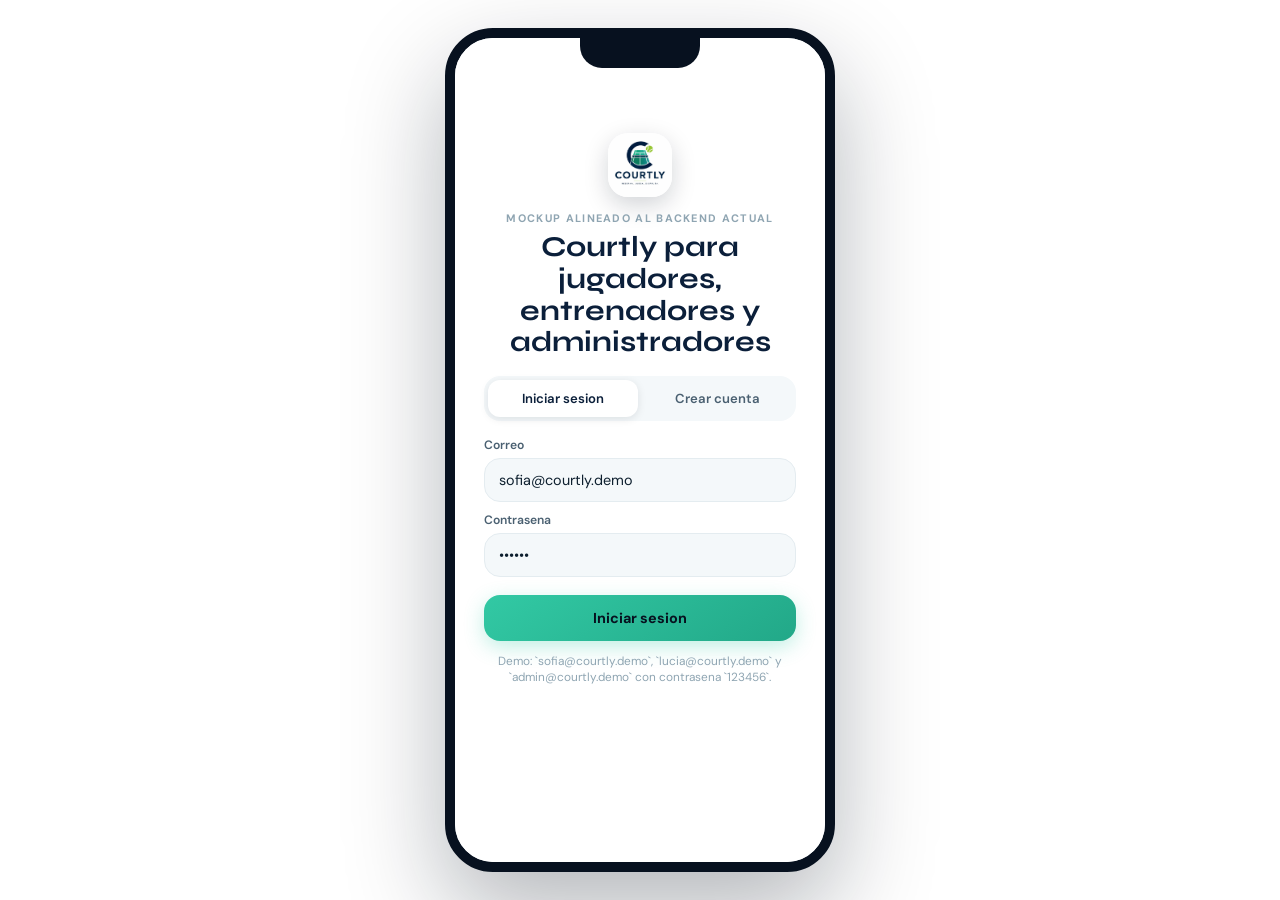
==== index.html @ ba103b04 "Primer commit" ====
<!DOCTYPE html>
<html lang="es">
<head>
    <meta charset="UTF-8">
    <meta name="viewport" content="width=device-width, initial-scale=1.0">
    <title>Courtly Mockup</title>
    <link rel="preconnect" href="https://fonts.googleapis.com">
    <link rel="preconnect" href="https://fonts.gstatic.com" crossorigin>
    <link href="https://fonts.googleapis.com/css2?family=Space+Grotesk:wght@400;500;700&family=Manrope:wght@400;500;600;700&display=swap" rel="stylesheet">
    <link rel="stylesheet" href="css/styles.css">
</head>
<body>
    <div class="app-shell">
        <aside class="mobile-bottom-nav hidden" id="sidebar">
            <nav class="menu" id="menu"></nav>
        </aside>

        <main class="main-content">
            <section class="screen active auth-screen" id="screen-welcome">
                <div class="auth-layout">
                    <img src="assets/logo-courtly.jpeg" alt="Courtly logo" class="hero-logo">
                    <p class="eyebrow">Mockup alineado al backend actual</p>
                    <h2>Courtly para jugadores, entrenadores y administradores</h2>

                    <div class="auth-tabs">
                        <button class="auth-tab active" id="showLogin">Iniciar sesion</button>
                        <button class="auth-tab" id="showRegister">Crear cuenta</button>
                    </div>

                    <div class="auth-panel active" id="loginPanel">
                        <div class="form-stack">
                            <label class="field">
                                <span>Correo</span>
                                <input type="email" id="loginEmail" value="sofia@courtly.demo">
                            </label>
                            <label class="field">
                                <span>Contrasena</span>
                                <input type="password" id="loginPassword" value="123456">
                            </label>
                        </div>
                        <div class="hero-actions">
                            <button class="primary-button" id="loginButton">Iniciar sesion</button>
                        </div>
                        <div class="inline-feedback hidden" id="loginFeedback"></div>
                        <p class="helper-copy">Demo: `sofia@courtly.demo`, `lucia@courtly.demo` y `admin@courtly.demo` con contrasena `123456`.</p>
                    </div>

                    <div class="auth-panel" id="registerPanel">
                        <div class="form-stack">
                            <label class="field">
                                <span>Nombre completo</span>
                                <input type="text" id="registerName" value="Lucia Torres">
                            </label>
                            <label class="field">
                                <span>Correo</span>
                                <input type="email" id="registerEmail" value="lucia.nueva@courtly.demo">
                            </label>
                            <label class="field">
                                <span>Contrasena</span>
                                <input type="password" id="registerPassword" value="123456">
                            </label>
                            <label class="field">
                                <span>Tipo de cuenta</span>
                                <select id="registerRole">
                                    <option value="athlete">Jugador</option>
                                    <option value="coach">Entrenador</option>
                                    <option value="admin">Administrador</option>
                                </select>
                            </label>
                            <div class="form-stack hidden" id="coachRegisterFields">
                                <label class="field">
                                    <span>Especialidad</span>
                                    <input type="text" id="registerSpecialty" value="Padel competitivo">
                                </label>
                                <label class="field">
                                    <span>Experiencia</span>
                                    <input type="text" id="registerExperience" value="8 anos">
                                </label>
                            </div>
                        </div>
                        <button class="primary-button full-width" id="createAccount">Crear cuenta</button>
                        <div class="inline-feedback hidden" id="registerFeedback"></div>
                        <p class="helper-copy">El mockup cubre cuentas de jugador, entrenador y administracion del sistema segun los roles reales del backend.</p>
                    </div>
                </div>
            </section>

            <section class="screen app-screen" id="screen-athlete-dashboard">
                <div class="athlete-hero">
                    <div class="screen-heading athlete-hero-heading">
                    <div>
                        <p class="eyebrow">Jugador</p>
                        <h2 id="athleteGreeting">Hola, Sofia</h2>
                        <p class="section-subtitle">Tus operaciones y pagos pendientes</p>
                    </div>
                    <div class="header-actions">
                        <button class="icon-button top-icon-button" id="toggleNotifications" aria-label="Abrir notificaciones">
                            <span class="menu-icon" id="notificationsBell">🔔</span>
                            <span id="notificationBadge" class="notification-badge">0</span>
                        </button>
                    </div>
                    </div>
                </div>
                <div class="overview-grid athlete-hero-grid" id="athleteOverview"></div>
                <div class="content-grid">
                    <div class="panel">
                        <div class="panel-header">
                            <h3>Mis operaciones</h3>
                            <button class="text-button" data-nav-target="screen-courts">Nueva reserva</button>
                        </div>
                        <div id="nextBookings"></div>
                    </div>
                </div>
                <div class="panel">
                    <div class="panel-header">
                        <h3>Siguiente paso</h3>
                        <button class="text-button" data-nav-target="screen-booking">Gestionar</button>
                    </div>
                    <div id="nextReservationHighlight"></div>
                </div>
                <div class="panel">
                    <div class="panel-header">
                        <h3>Canchas recomendadas</h3>
                        <button class="text-button" data-nav-target="screen-courts">Explorar</button>
                    </div>
                    <div class="mini-card-grid" id="athleteRecommendations"></div>
                </div>
                <div class="panel">
                    <div class="panel-header">
                        <h3>Historial de pagos</h3>
                        <button class="text-button" data-nav-target="screen-payments-history">Ver todo</button>
                    </div>
                    <div id="athletePaymentsPreview"></div>
                </div>
            </section>

            <section class="screen app-screen" id="screen-courts">
                <div class="screen-heading">
                    <div>
                        <p class="eyebrow">Busqueda de canchas</p>
                        <h2>Encuentra tu cancha</h2>
                        <p class="section-subtitle">Explora canchas con imagen, precio por hora y horarios disponibles</p>
                    </div>
                </div>
                <div class="panel courts-filter-panel">
                    <div class="form-stack courts-filter-stack">
                        <label class="field">
                            <span>Ubicacion</span>
                            <select id="locationFilter"></select>
                        </label>
                        <div class="filter-row">
                            <label class="field">
                                <span>Deporte</span>
                                <select id="sportFilter"></select>
                            </label>
                            <label class="field">
                                <span>Precio maximo</span>
                                <select id="priceFilter"></select>
                            </label>
                        </div>
                        <label class="field">
                            <span>Horario</span>
                            <select id="timeFilter"></select>
                        </label>
                        <button class="primary-button full-width courts-filter-button" id="applyFilters">Aplicar filtros</button>
                        <div class="inline-feedback hidden" id="courtSearchFeedback"></div>
                    </div>
                </div>
                <div class="card-grid courts-premium-grid" id="courtsGrid"></div>
            </section>

            <section class="screen app-screen" id="screen-court-detail">
                <div id="courtDetailContent"></div>
            </section>

            <section class="screen app-screen" id="screen-booking">
                <div class="screen-heading">
                    <div>
                        <button class="back-link" id="backFromBooking">← Regresar</button>
                        <p class="eyebrow">Reserva simple de cancha</p>
                        <h2>Crear booking</h2>
                        <p class="section-subtitle">Primero valida la cancha elegida y luego define fecha y horario antes de confirmar.</p>
                    </div>
                </div>
                <div class="booking-layout">
                    <div class="panel booking-summary">
                        <div class="panel-header">
                            <h3>Paso 1 · Revisa la reserva</h3>
                        </div>
                        <div id="bookingSummary"></div>
                    </div>
                    <div class="panel">
                        <div class="panel-header">
                            <h3>Paso 2 · Selecciona fecha</h3>
                        </div>
                        <div class="chips" id="dateOptions"></div>
                    </div>
                    <div class="panel">
                        <div class="panel-header">
                            <h3>Paso 3 · Selecciona horario</h3>
                        </div>
                        <div class="chips" id="timeOptions"></div>
                    </div>
                    <div class="panel">
                        <div class="panel-header">
                            <h3>Paso 4 · Confirma el booking</h3>
                        </div>
                        <button class="primary-button full-width" id="confirmBooking">Crear booking</button>
                        <div class="inline-feedback hidden" id="bookingFeedback"></div>
                    </div>
                    <div class="panel">
                        <div class="panel-header">
                            <h3>Bookings y estados</h3>
                        </div>
                        <div id="bookingsManager"></div>
                    </div>
                </div>
            </section>

            <section class="screen app-screen" id="screen-payment">
                <div class="screen-heading">
                    <div>
                        <p class="eyebrow">Pago de operacion</p>
                        <h2>Pagar booking o training session</h2>
                    </div>
                </div>
                <div class="panel">
                    <div id="paymentSummary"></div>
                    <div class="form-stack">
                        <label class="field">
                            <span>Metodo de pago</span>
                            <select id="paymentMethod">
                                <option value="visa">Visa</option>
                                <option value="mastercard">Mastercard</option>
                                <option value="declined">Simular rechazo</option>
                            </select>
                        </label>
                        <button class="primary-button full-width" id="processPayment">Procesar pago</button>
                        <div class="inline-feedback hidden" id="paymentFeedback"></div>
                    </div>
                </div>
            </section>

            <section class="screen app-screen" id="screen-payments-history">
                <div class="screen-heading">
                    <div>
                        <p class="eyebrow">Payments</p>
                        <h2>Historial de pagos del usuario</h2>
                        <p class="section-subtitle">Pagos completados y pendientes de bookings y training sessions</p>
                    </div>
                </div>
                <div class="panel">
                    <div id="athletePaymentsDetail"></div>
                </div>
            </section>

            <section class="screen app-screen" id="screen-rate-court">
                <div class="screen-heading">
                    <div>
                        <button class="back-link" id="backFromReview">← Regresar</button>
                        <p class="eyebrow">Resenas validas</p>
                        <h2>Valorar servicios completados</h2>
                    </div>
                </div>
                <div class="panel">
                    <div class="form-stack">
                        <label class="field">
                            <span>Operacion completada</span>
                            <select id="reviewBookingSelect"></select>
                        </label>
                        <label class="field">
                            <span>Calificacion</span>
                            <select id="reviewScore">
                                <option value="5">5</option>
                                <option value="4">4</option>
                                <option value="3">3</option>
                                <option value="2">2</option>
                                <option value="1">1</option>
                            </select>
                        </label>
                        <label class="field">
                            <span>Comentario</span>
                            <textarea id="reviewComment" rows="4">Excelente iluminacion y buen mantenimiento.</textarea>
                        </label>
                        <button class="primary-button full-width" id="publishReview">Publicar resena</button>
                        <div class="inline-feedback hidden" id="reviewFeedback"></div>
                    </div>
                </div>
                <div class="panel">
                    <div class="panel-header">
                        <h3>Resenas publicadas desde operaciones reales</h3>
                    </div>
                    <div id="courtReviewsList"></div>
                </div>
            </section>

            <section class="screen app-screen" id="screen-matches">
                <div class="screen-heading">
                    <div>
                        <p class="eyebrow">USM09 y USM10</p>
                        <h2>Partidos y comunidad</h2>
                    </div>
                    <button class="text-button" data-nav-target="screen-create-match">Crear partido</button>
                </div>
                <div class="card-grid" id="matchesGrid"></div>
            </section>

            <section class="screen app-screen" id="screen-create-match">
                <div class="screen-heading">
                    <div>
                        <p class="eyebrow">USM09</p>
                        <h2>Crear partido</h2>
                    </div>
                </div>
                <div class="panel">
                    <div class="form-stack">
                        <label class="field">
                            <span>Titulo</span>
                            <input type="text" id="matchTitle" value="Pichanga sabatina">
                        </label>
                        <label class="field">
                            <span>Cancha</span>
                            <select id="matchCourt"></select>
                        </label>
                        <div class="filter-row">
                            <label class="field">
                                <span>Fecha</span>
                                <select id="matchDate"></select>
                            </label>
                            <label class="field">
                                <span>Hora</span>
                                <select id="matchTime"></select>
                            </label>
                        </div>
                        <label class="field">
                            <span>Invitar contactos</span>
                            <select id="matchInvitees">
                                <option value="2">2 contactos</option>
                                <option value="4">4 contactos</option>
                                <option value="0">Sin invitaciones</option>
                            </select>
                        </label>
                        <button class="primary-button full-width" id="createMatchButton">Crear e invitar</button>
                        <div class="inline-feedback hidden" id="matchFeedback"></div>
                    </div>
                </div>
            </section>

            <section class="screen app-screen" id="screen-coaches">
                <div class="screen-heading">
                    <div>
                        <p class="eyebrow">Busqueda de entrenadores</p>
                        <h2>Coaches y disponibilidades</h2>
                        <p class="section-subtitle">Explora perfiles, revisa disponibilidad y luego crea la training session.</p>
                    </div>
                </div>
                <div class="card-grid" id="coachesGrid"></div>
            </section>

            <section class="screen app-screen" id="screen-coach-detail">
                <div class="screen-heading">
                    <div>
                        <button class="back-link" id="backFromCoachDetail">← Regresar</button>
                        <p class="eyebrow">Perfil del coach</p>
                        <h2>Detalle profesional</h2>
                    </div>
                </div>
                <div id="coachDetailContent"></div>
            </section>

            <section class="screen app-screen" id="screen-session-request">
                <div class="screen-heading">
                    <div>
                        <button class="back-link" id="backFromSessionRequest">← Regresar</button>
                        <p class="eyebrow">Training session</p>
                        <h2>Solicitar sesion con entrenador</h2>
                        <p class="section-subtitle">La solicitud debe incluir coach, disponibilidad y cancha</p>
                    </div>
                </div>
                <div class="panel">
                    <div id="sessionRequestSummary"></div>
                    <div class="form-stack">
                        <label class="field">
                            <span>Cancha para la sesion</span>
                            <select id="sessionCourtSelect"></select>
                        </label>
                        <label class="field">
                            <span>Disponibilidad del coach</span>
                            <select id="sessionAvailabilitySelect"></select>
                        </label>
                        <label class="field">
                            <span>Objetivo de la sesion</span>
                            <textarea id="sessionGoal" rows="4">Trabajo tecnico con correccion de saque y desplazamiento.</textarea>
                        </label>
                        <button class="primary-button full-width" id="createTrainingSession">Crear solicitud</button>
                        <div class="inline-feedback hidden" id="sessionRequestFeedback"></div>
                    </div>
                </div>
            </section>

            <section class="screen app-screen" id="screen-notifications">
                <div class="screen-heading">
                    <div>
                        <p class="eyebrow">Eventos del sistema</p>
                        <h2>Historial de notificaciones</h2>
                    </div>
                </div>
                <div class="panel">
                    <div id="notificationsHistory"></div>
                </div>
            </section>

            <section class="screen app-screen" id="screen-notification-detail">
                <div class="screen-heading">
                    <div>
                        <button class="back-link" id="backFromNotificationDetail">← Regresar</button>
                        <p class="eyebrow">USM18</p>
                        <h2>Detalle de notificacion</h2>
                    </div>
                </div>
                <div class="panel" id="notificationDetailContent"></div>
            </section>

            <section class="screen app-screen" id="screen-coach-dashboard">
                <div class="coach-hero">
                    <div class="screen-heading coach-hero-heading">
                        <div>
                            <p class="eyebrow">Entrenador</p>
                            <h2>Gestion de agenda y sesiones</h2>
                            <p class="section-subtitle">Controla disponibilidad, solicitudes, pagos, reseñas y metricas desde un solo tablero.</p>
                        </div>
                        <div class="header-actions">
                            <span class="status-pill accent">USM11-USM17</span>
                        </div>
                    </div>
                    <div id="coachCommandCenter"></div>
                </div>
                <div class="overview-grid coach-hero-grid" id="coachOverview"></div>
                <div class="panel coach-priority-panel" id="coachPriorityPanel"></div>
                <div class="content-grid coach-dashboard-grid">
                    <div class="panel coach-feed-panel">
                        <div class="panel-header">
                            <h3>Proximas sesiones y agenda</h3>
                            <button class="text-button" data-nav-target="screen-requests">Ver flujo completo</button>
                        </div>
                        <div id="coachTodayBoard"></div>
                    </div>
                </div>
                <div class="content-grid">
                    <div class="panel">
                        <div class="panel-header">
                            <h3>Disponibilidad publicada</h3>
                            <button class="text-button" data-nav-target="screen-availability">Editar</button>
                        </div>
                        <div id="availabilitySummary"></div>
                    </div>
                    <div class="panel">
                        <div class="panel-header">
                            <h3>Training sessions</h3>
                            <button class="text-button" data-nav-target="screen-requests">Gestionar</button>
                        </div>
                        <div id="requestsList"></div>
                    </div>
                </div>
                <div class="content-grid">
                    <div class="panel">
                        <div class="panel-header">
                            <h3>Pagos recibidos</h3>
                            <button class="text-button" data-nav-target="screen-payments-received">Ver historial</button>
                        </div>
                        <div id="paymentsPreview"></div>
                    </div>
                    <div class="panel">
                        <div class="panel-header">
                            <h3>Resenas recibidas</h3>
                            <button class="text-button" data-nav-target="screen-reviews">Ver todas</button>
                        </div>
                        <div id="reviewsList"></div>
                    </div>
                </div>
            </section>

            <section class="screen app-screen" id="screen-admin-dashboard">
                <div class="screen-heading">
                    <div>
                        <p class="eyebrow">Administrador</p>
                        <h2>Control del sistema</h2>
                        <p class="section-subtitle">Gestion de canchas, usuarios y roles segun el backend actual</p>
                    </div>
                </div>
                <div class="overview-grid" id="adminOverview"></div>
                <div class="content-grid">
                    <div class="panel">
                        <div class="panel-header">
                            <h3>Courts administrables</h3>
                            <button class="text-button" data-nav-target="screen-admin-courts">Gestionar</button>
                        </div>
                        <div id="adminCourtsPreview"></div>
                    </div>
                    <div class="panel">
                        <div class="panel-header">
                            <h3>Usuarios y roles</h3>
                            <button class="text-button" data-nav-target="screen-iam">Abrir IAM</button>
                        </div>
                        <div id="adminIamPreview"></div>
                    </div>
                </div>
            </section>

            <section class="screen app-screen" id="screen-admin-courts">
                <div class="screen-heading">
                    <div>
                        <p class="eyebrow">Courts BC</p>
                        <h2>Administrar canchas</h2>
                        <p class="section-subtitle">Solo el rol ADMIN puede crear, editar o eliminar canchas.</p>
                    </div>
                </div>
                <div class="panel">
                    <div class="form-stack">
                        <label class="field">
                            <span>Cancha a editar</span>
                            <select id="adminCourtSelect"></select>
                        </label>
                        <label class="field">
                            <span>Nombre</span>
                            <input type="text" id="adminCourtName" value="">
                        </label>
                        <label class="field">
                            <span>Ubicacion</span>
                            <input type="text" id="adminCourtLocation" value="">
                        </label>
                        <label class="field">
                            <span>Tipo</span>
                            <input type="text" id="adminCourtSport" value="">
                        </label>
                        <label class="field">
                            <span>Precio por hora</span>
                            <input type="number" id="adminCourtPrice" value="">
                        </label>
                        <label class="field">
                            <span>URL de imagen</span>
                            <input type="text" id="adminCourtImage" value="">
                        </label>
                        <div class="action-row">
                            <button class="primary-button" id="saveAdminCourt">Guardar cancha</button>
                            <button class="secondary-button" id="createAdminCourt">Nueva cancha</button>
                        </div>
                        <button class="text-button danger-text-button" id="deleteAdminCourt">Eliminar cancha</button>
                        <div class="inline-feedback hidden" id="adminCourtFeedback"></div>
                    </div>
                </div>
                <div class="panel">
                    <div class="panel-header">
                        <h3>Catalogo actual</h3>
                    </div>
                    <div id="adminCourtsList"></div>
                </div>
            </section>

            <section class="screen app-screen" id="screen-iam">
                <div class="screen-heading">
                    <div>
                        <p class="eyebrow">IAM BC</p>
                        <h2>Usuarios y roles</h2>
                        <p class="section-subtitle">Vista del bounded context de autenticacion y autorizacion</p>
                    </div>
                </div>
                <div class="content-grid">
                    <div class="panel">
                        <div class="panel-header">
                            <h3>Usuarios</h3>
                        </div>
                        <div id="iamUsersList"></div>
                    </div>
                    <div class="panel">
                        <div class="panel-header">
                            <h3>Roles</h3>
                        </div>
                        <div id="iamRolesList"></div>
                    </div>
                </div>
            </section>

            <section class="screen app-screen" id="screen-availability">
                <div class="screen-heading">
                    <div>
                        <p class="eyebrow">Availability</p>
                        <h2>Publicar disponibilidad real</h2>
                    </div>
                </div>
                <div class="panel">
                    <div class="form-stack">
                        <div class="filter-row">
                            <label class="field">
                                <span>Dia</span>
                                <select id="availabilityDay">
                                    <option>Lunes</option>
                                    <option>Martes</option>
                                    <option>Miercoles</option>
                                    <option>Jueves</option>
                                    <option>Viernes</option>
                                    <option>Sabado</option>
                                </select>
                            </label>
                            <label class="field">
                                <span>Horario</span>
                                <input type="text" id="availabilityTime" value="7:00 PM - 9:00 PM">
                            </label>
                        </div>
                        <button class="primary-button full-width" id="saveAvailability">Guardar disponibilidad</button>
                        <div class="inline-feedback hidden" id="availabilityFeedback"></div>
                    </div>
                </div>
                <div class="panel">
                    <div class="panel-header">
                        <h3>Bloques activos</h3>
                    </div>
                    <div id="availabilityDetail"></div>
                </div>
            </section>

            <section class="screen app-screen" id="screen-requests">
                <div class="screen-heading">
                    <div>
                        <p class="eyebrow">Estados del training session</p>
                        <h2>Aceptar, rechazar o completar</h2>
                    </div>
                </div>
                <div class="panel">
                    <div id="requestsManager"></div>
                </div>
            </section>

            <section class="screen app-screen" id="screen-payments-received">
                <div class="screen-heading">
                    <div>
                        <p class="eyebrow">Pagos por sesiones</p>
                        <h2>Pagos recibidos</h2>
                    </div>
                </div>
                <div class="panel">
                    <div id="paymentsDetail"></div>
                </div>
            </section>

            <section class="screen app-screen" id="screen-analytics">
                <div class="screen-heading">
                    <div>
                        <p class="eyebrow">Analytics derivado</p>
                        <h2>Estadisticas de rendimiento</h2>
                    </div>
                </div>
                <div class="panel">
                    <div class="panel-header">
                        <h3>Resumen mensual</h3>
                    </div>
                    <div id="analyticsDetail"></div>
                </div>
            </section>

            <section class="screen app-screen" id="screen-reviews">
                <div class="screen-heading">
                    <div>
                        <p class="eyebrow">Reviews del coach</p>
                        <h2>Resenas recibidas</h2>
                    </div>
                </div>
                <div class="panel">
                    <div id="reviewsDetail"></div>
                </div>
            </section>

            <section class="screen app-screen" id="screen-profile">
                <div class="screen-heading">
                    <div>
                        <p class="eyebrow">Perfil y datos persistidos</p>
                        <h2>Editar perfil</h2>
                    </div>
                </div>
                <div class="profile-layout">
                    <div class="profile-card" id="profileCard"></div>
                    <div class="panel">
                        <div class="panel-header">
                            <h3>Actualizar datos</h3>
                        </div>
                        <div class="form-stack" id="profileForm"></div>
                        <button class="primary-button full-width" id="saveProfile">Guardar cambios</button>
                        <div class="inline-feedback hidden" id="profileFeedback"></div>
                    </div>
                    <div class="panel">
                        <div class="panel-header">
                            <h3>Actividad reciente</h3>
                        </div>
                        <div id="profileActivity"></div>
                    </div>
                    <div class="panel">
                        <div class="panel-header">
                            <h3>Sesion</h3>
                        </div>
                        <button class="secondary-button full-width" id="logoutButton">Cerrar sesion</button>
                    </div>
                </div>
            </section>
        </main>
    </div>

    <div class="modal hidden" id="modal">
        <div class="modal-card">
            <button class="icon-button modal-close" id="closeModal" aria-label="Cerrar modal">&times;</button>
            <div id="modalContent"></div>
        </div>
    </div>

    <div class="floating-overlay hidden" id="notificationsOverlay">
        <div class="floating-panel" id="notificationsDrawer">
            <div class="panel-header">
                <h3>Notificaciones recientes</h3>
                <button class="icon-button drawer-close-button" id="closeNotifications" aria-label="Cerrar notificaciones">&times;</button>
            </div>
            <div id="notificationsDrawerList"></div>
        </div>
    </div>

    <script src="js/app.js"></script>
</body>
</html>
---- css/styles.css ----
/* ─────────────────────────────────────────────
   COURTLY — CSS completo
   Estructura: fixed shell → scrollable content
   → fixed bottom nav. Igual que iOS/Android.
───────────────────────────────────────────── */

@import url('https://fonts.googleapis.com/css2?family=Syne:wght@600;700;800&family=DM+Sans:ital,wght@0,400;0,500;0,600;1,400&display=swap');

/* ══════════════════════════════════ TOKENS */
:root {
  --c-bg:       #f4f8fa;
  --c-surface:  #ffffff;
  --c-border:   #e4ecf0;

  --c-navy:     #0b1f3a;
  --c-navy-2:   #162d50;
  --c-navy-3:   #1e3d6b;

  --c-mint:     #32c9a4;
  --c-mint-dk:  #22a888;
  --c-mint-lt:  #e6f9f4;

  --c-txt-1:    #0d1f2e;
  --c-txt-2:    #4a6071;
  --c-txt-3:    #8fa5b2;

  --c-ok:       #22c587;
  --c-ok-bg:    #e6f9f2;
  --c-warn:     #f0a930;
  --c-warn-bg:  #fef5e3;
  --c-busy:     #e8604a;
  --c-busy-bg:  #fdecea;

  --r-xs:  8px;
  --r-sm:  12px;
  --r-md:  16px;
  --r-lg:  20px;
  --r-xl:  24px;
  --r-2xl: 32px;

  --nav-h:   68px;
  --top-h:   52px;

  --ff-head: 'Syne', sans-serif;
  --ff-body: 'DM Sans', sans-serif;
}

/* ══════════════════════════════════ RESET */
*, *::before, *::after { box-sizing: border-box; margin: 0; padding: 0; }
button { border: none; cursor: pointer; background: none; font: inherit; }
input, select, textarea { font: inherit; }
p { margin: 0; }
h1, h2, h3, h4 { font-family: var(--ff-head); font-weight: 700; margin: 0; }

/* ══════════════════════════════════ PAGE */
body {
  min-height: 100vh;
  display: grid;
  place-items: center;
  padding: 24px;
  font-family: var(--ff-body);
  font-size: 15px;
  color: var(--c-txt-1);
  background: #ffffff;
}

/* ══════════════════════════════════ PHONE SHELL */
.app-shell {
  position: relative;
  width:  min(100%, 390px);
  height: min(calc(100vh - 48px), 844px);
  overflow: hidden;
  border-radius: 48px;
  border: 10px solid #07111f;
  background: var(--c-bg);
  box-shadow:
    0 40px 100px rgba(7,17,31,.3),
    0 0 0 1px rgba(255,255,255,.06) inset;
}

/* Notch */
.app-shell::before {
  content: '';
  position: absolute;
  top: 0; left: 50%;
  transform: translateX(-50%);
  width: 120px;
  height: 30px;
  background: #07111f;
  border-radius: 0 0 22px 22px;
  z-index: 999;
}

/* ══════════════════════════════════ SCROLL AREA */
.main-content {
  position: absolute;
  inset: 0;
  overflow-y: auto;
  overflow-x: hidden;
  padding: calc(var(--top-h) + 8px) 16px calc(var(--nav-h) + 16px);
  scrollbar-width: none;
  -webkit-overflow-scrolling: touch;
  background: #ffffff;          /* fondo blanco siempre */
}
.main-content::-webkit-scrollbar { display: none; }



/* ══════════════════════════════════ BOTTOM NAV */
.mobile-bottom-nav {
  position: absolute;
  bottom: 0; left: 0; right: 0;
  height: var(--nav-h);
  z-index: 50;
  background: #07111f;
  border-top: 1px solid rgba(255,255,255,.07);
  display: flex;
  align-items: stretch;
  padding: 0 4px 2px;
}

.menu {
  display: grid;
  grid-template-columns: repeat(5, 1fr);
  width: 100%;
  align-items: center;
}

/* Botón base */
.menu-button {
  display: flex;
  flex-direction: column;
  align-items: center;
  justify-content: center;
  gap: 4px;
  padding: 8px 0 10px;
  color: rgba(255,255,255,.3);
  transition: color .2s ease;
  position: relative;
}

.menu-icon {
  display: flex;
  align-items: center;
  justify-content: center;
  width: 26px;
  height: 26px;
}
.menu-icon svg { display: block; }

.menu-label {
  font-size: 0.6rem;
  font-weight: 600;
  letter-spacing: .03em;
  line-height: 1;
}

/* Activo */
.menu-button.active { color: var(--c-mint); }

/* Línea indicadora arriba */
.menu-button.active::before {
  content: '';
  position: absolute;
  top: 0; left: 50%;
  transform: translateX(-50%);
  width: 24px;
  height: 2px;
  border-radius: 0 0 2px 2px;
  background: var(--c-mint);
}

/* FAB central */
.menu-button.center-item {
  position: relative;
  top: -8px;
}
.menu-button.center-item .menu-icon {
  width: 52px;
  height: 52px;
  border-radius: 50%;
  background: linear-gradient(145deg, var(--c-mint), var(--c-mint-dk));
  color: #07111f;
  box-shadow: 0 6px 20px rgba(50,201,164,.4);
  transition: transform .16s ease, box-shadow .16s ease;
}
.menu-button.center-item.active .menu-icon,
.menu-button.center-item:hover .menu-icon { transform: scale(1.06); }
.menu-button.center-item:active .menu-icon {
  transform: scale(.93);
  box-shadow: 0 2px 8px rgba(50,201,164,.3);
}
.menu-button.center-item .menu-label { display: none; }
.menu-button.center-item::before { display: none; }

/* ══════════════════════════════════ SCREENS */
.screen { display: none; }
.screen.active {
  display: block;
  animation: fadeUp .2s ease;
}

@keyframes fadeUp {
  from { opacity: 0; transform: translateY(6px); }
  to   { opacity: 1; transform: translateY(0); }
}

.hidden { display: none !important; }

/* ══════════════════════════════════ AUTH */
.auth-screen { min-height: calc(100% - var(--top-h)); }
.auth-screen.active {
  display: flex;
  align-items: center;
  justify-content: center;
}

.auth-layout {
  width: 100%;
  max-width: 320px;
  padding: 18px 4px 24px;
  text-align: center;
}

.hero-logo {
  display: block;
  margin: 0 auto 14px;
  width: 64px; height: 64px;
  object-fit: cover;
  border-radius: var(--r-lg);
  box-shadow: 0 8px 24px rgba(7,17,31,.18);
}

.eyebrow {
  font-family: var(--ff-body);
  font-size: 0.68rem;
  font-weight: 700;
  letter-spacing: .12em;
  text-transform: uppercase;
  color: var(--c-txt-3);
}

.auth-layout h2 {
  margin-top: 6px;
  font-size: 1.8rem;
  line-height: 1.1;
  color: var(--c-navy);
}

.auth-tabs {
  display: grid;
  grid-template-columns: 1fr 1fr;
  gap: 4px;
  margin-top: 18px;
  padding: 4px;
  background: #f4f8fa;
  border-radius: var(--r-md);
}
.auth-tab {
  padding: 10px;
  border-radius: 12px;
  font-size: 0.82rem;
  font-weight: 600;
  color: var(--c-txt-2);
  background: transparent;
  transition: background .18s, color .18s, box-shadow .18s;
}
.auth-tab.active {
  background: var(--c-surface);
  color: var(--c-navy);
  box-shadow: 0 2px 8px rgba(7,17,31,.1);
}

.auth-panel { display: none; margin-top: 16px; }
.auth-panel.active { display: block; }

.form-stack { display: grid; gap: 10px; text-align: left; }

.field { display: grid; gap: 5px; }
.field span {
  font-size: 0.76rem;
  font-weight: 600;
  color: var(--c-txt-2);
}
.field input,
.field select,
.field textarea {
  padding: 12px 14px;
  border: 1.5px solid var(--c-border);
  border-radius: var(--r-md);
  background: var(--c-bg);
  color: var(--c-txt-1);
  font-size: 0.9rem;
  outline: none;
  transition: border-color .18s, box-shadow .18s;
}
.field input:focus,
.field select:focus,
.field textarea:focus {
  border-color: var(--c-mint);
  box-shadow: 0 0 0 3px rgba(50,201,164,.15);
  background: var(--c-surface);
}
.field textarea {
  resize: vertical;
  min-height: 110px;
}

.hero-actions {
  display: flex;
  flex-direction: column;
  gap: 10px;
  margin-top: 18px;
}

.helper-copy {
  margin-top: 12px;
  font-size: 0.74rem;
  color: var(--c-txt-3);
  text-align: center;
}

/* ══════════════════════════════════ BUTTONS */
.primary-button {
  display: flex; align-items: center; justify-content: center;
  padding: 14px 20px;
  border-radius: var(--r-md);
  background: linear-gradient(145deg, var(--c-mint), var(--c-mint-dk));
  color: #07111f;
  font-size: 0.9rem;
  font-weight: 700;
  box-shadow: 0 6px 20px rgba(50,201,164,.3);
  transition: transform .15s, filter .15s;
}
.primary-button:hover  { transform: translateY(-2px); filter: brightness(1.06); }
.primary-button:active { transform: scale(.97); }

.secondary-button {
  display: flex; align-items: center; justify-content: center;
  padding: 13px 20px;
  border-radius: var(--r-md);
  background: var(--c-navy);
  color: #fff;
  font-size: 0.9rem;
  font-weight: 700;
  transition: transform .15s, filter .15s;
}
.secondary-button:hover  { transform: translateY(-2px); filter: brightness(1.15); }
.secondary-button:active { transform: scale(.97); }

.text-button {
  font-size: 0.82rem;
  font-weight: 600;
  color: var(--c-mint-dk);
  transition: opacity .15s;
}
.text-button:hover { opacity: .7; }

.danger-text-button {
  color: var(--c-busy);
  font-weight: 700;
  text-align: left;
}

.full-width { width: 100%; }

.filter-row {
  display: grid;
  grid-template-columns: 1fr 1fr;
  gap: 10px;
}

.inline-feedback {
  margin-top: 12px;
  padding: 12px 14px;
  border-radius: var(--r-md);
  font-size: 0.8rem;
  font-weight: 600;
  border: 1px solid var(--c-border);
}
.inline-feedback.success {
  background: var(--c-ok-bg);
  color: #0f9962;
  border-color: rgba(34,197,135,.25);
}
.inline-feedback.error {
  background: var(--c-busy-bg);
  color: var(--c-busy);
  border-color: rgba(232,96,74,.25);
}
.inline-feedback.warning {
  background: var(--c-warn-bg);
  color: #a07010;
  border-color: rgba(240,169,48,.25);
}

#screen-courts .section-subtitle {
  max-width: 260px;
}

.courts-filter-panel {
  background: linear-gradient(180deg, rgba(255,255,255,.96) 0%, rgba(247,251,252,.94) 100%);
  border-radius: 28px;
  border: 1px solid rgba(228,236,240,.85);
  box-shadow: 0 12px 28px rgba(7,17,31,.06);
  margin-bottom: 18px;
}

.courts-filter-stack {
  gap: 12px;
}

#screen-courts .field span {
  font-size: 0.7rem;
  letter-spacing: .05em;
  text-transform: uppercase;
  color: var(--c-txt-3);
}

#screen-courts .field select {
  min-height: 46px;
  border-radius: 999px;
  background: rgba(244,248,250,.92);
  border: 1px solid rgba(228,236,240,.95);
  padding-inline: 16px;
}

.courts-filter-button {
  margin-top: 4px;
  box-shadow: 0 14px 24px rgba(50,201,164,.22);
}

/* ══════════════════════════════════ SCREEN HEADING */
.screen-heading {
  display: flex;
  align-items: flex-start;
  justify-content: space-between;
  gap: 10px;
  margin-bottom: 20px;
}
.screen-heading .eyebrow { margin-bottom: 3px; }
.screen-heading h2 {
  font-size: 1.5rem;
  line-height: 1.12;
  color: var(--c-navy);
}

.section-subtitle {
  margin-top: 6px;
  font-size: 0.9rem;
  color: var(--c-txt-2);
}

.header-actions {
  display: flex;
  align-items: center;
  gap: 8px;
}

.top-icon-button {
  position: relative;
  width: 44px;
  height: 44px;
  border-radius: 14px;
  display: inline-flex;
  align-items: center;
  justify-content: center;
  background: var(--c-surface);
  border: 1px solid var(--c-border);
  color: var(--c-navy);
  box-shadow: 0 2px 8px rgba(7,17,31,.05);
}

.top-icon-button .menu-icon {
  width: 22px;
  height: 22px;
  display: inline-flex;
  align-items: center;
  justify-content: center;
}

.drawer-close-button {
  width: 34px;
  height: 34px;
  border-radius: 10px;
  display: inline-flex;
  align-items: center;
  justify-content: center;
  background: var(--c-bg);
  color: var(--c-txt-2);
  font-size: 1.1rem;
  border: 1px solid var(--c-border);
}

.drawer-close-button:hover {
  background: #edf3f7;
}

.notification-badge {
  position: absolute;
  top: -4px;
  right: -4px;
  min-width: 20px;
  height: 20px;
  padding: 0 5px;
  border-radius: 999px;
  display: inline-flex;
  align-items: center;
  justify-content: center;
  background: var(--c-mint);
  color: #07111f;
  font-size: 0.68rem;
  font-weight: 800;
  border: 2px solid #fff;
}

/* ══════════════════════════════════ ATHLETE HERO — FIXED */

.athlete-hero {
  position: relative;
  /* Sube a cubrir el padding-top del section + el espacio previo */
  margin: calc(-1 * (var(--top-h) + 8px)) -16px 0;
  /* notch + offset original + más espacio inferior para la curva */
  padding: calc(var(--top-h) + 8px + 22px) 16px 240px;
  background: #14c79b;
  /* Curva mucho más pronunciada (ovalada) */
  border-radius: 0 0 50% 50% / 0 0 120px 120px;
  z-index: 2;
}

/* Sin ::before ni ::after — la curva la hace solo el border-radius */
.athlete-hero::before,
.athlete-hero::after { display: none; }

.athlete-hero-heading,
.athlete-hero-grid {
  position: relative;
  z-index: 1;
}

.athlete-hero-heading {
  display: flex;
  align-items: flex-start;
  justify-content: space-between;
  margin-bottom: 0;
}

.athlete-hero .eyebrow { color: rgba(255,255,255,.78); }
.athlete-hero h2 { color: #ffffff; font-size: 1.55rem; line-height: 1.05; }
.athlete-hero .section-subtitle { color: rgba(255,255,255,.9); margin-top: 6px; }

.athlete-hero .top-icon-button {
  background: #ffffff;
  border-color: rgba(255,255,255,.45);
  color: var(--c-navy);
  width: 44px;
  height: 44px;
  border-radius: 14px;
  box-shadow: 0 8px 18px rgba(7,17,31,.14);
}

.athlete-hero .notification-badge {
  background: var(--c-mint);
  border-color: #ffffff;
}

/* Dashboard jugador: el hero arranca desde arriba, sin padding-top del main-content */
#screen-athlete-dashboard {
  margin-top: calc(-1 * (var(--top-h) + 8px));
  padding-top: calc(var(--top-h) + 8px);
}

/* ══════════════════════════════════ STAT CARDS GRID — FIXED */

.overview-grid {
  display: grid;
  grid-template-columns: 1fr 1fr;
  gap: 10px;
  margin-bottom: 14px;
}

/* Grid de 4 tarjetas dentro del hero */
.athlete-hero-grid {
  display: grid;
  grid-template-columns: repeat(4, 1fr);  /* 4 columnas iguales */
  gap: 8px;
  margin: -215px -16px 0;
  padding: 0 16px;
  position: relative;
  z-index: 3;
  align-items: stretch;
}

/* Cada tarjeta */
.athlete-hero-grid .stat-card {
  height: 170px;
  min-height: unset;
  padding: 14px 4px 12px;
  border-radius: 18px;
  background: #ffffff;
  border: none;
  box-shadow: 0 6px 16px rgba(7,17,31,.12);
  display: flex;
  flex-direction: column;
  align-items: center;
  justify-content: space-between;
  overflow: hidden;
}

/* Área del ícono */
.athlete-hero-grid .stat-icon-wrap {
  width: 100%;
  height: 80px;
  display: flex;
  align-items: center;
  justify-content: center;
  flex-shrink: 0;
}

.athlete-hero-grid .stat-icon-wrap::before {
  display: none;
}

.athlete-hero-grid .stat-icon-glow { display: none; }

.athlete-hero-grid .stat-icon-image {
  width: 72px;
  height: 72px;
  object-fit: contain;
  display: block;
}

/* Área de texto */
.athlete-hero-grid .stat-copy {
  width: 100%;
  display: flex;
  flex-direction: column;
  align-items: center;
  justify-content: flex-end;
  gap: 4px;
  flex: 1;
  padding-top: 4px;
}

.athlete-hero-grid .stat-card .eyebrow {
  font-size: 0.52rem;
  line-height: 1.3;
  letter-spacing: .05em;
  text-align: center;
  color: var(--c-txt-3);
  min-height: unset;
}

.athlete-hero-grid .stat-card strong {
  font-size: 1.8rem;
  line-height: 1;
  text-align: center;
  color: var(--c-navy);
  font-family: var(--ff-head);
  font-weight: 800;
  margin: 0;
}

/* Espaciado entre el hero y el contenido de abajo */
#screen-athlete-dashboard > .content-grid,
#screen-athlete-dashboard > .panel {
  margin-top: 45px;
}

/* ══════════════════════════════════ PILLS & BADGES */
.status-pill, .badge {
  display: inline-flex;
  align-items: center;
  padding: 4px 10px;
  border-radius: 999px;
  font-size: 0.7rem;
  font-weight: 700;
  white-space: nowrap;
}
.status-pill.online, .badge.available { background: var(--c-ok-bg);   color: #0f9962; }
.status-pill.accent                   { background: rgba(11,31,58,.08); color: var(--c-navy-2); }
.status-pill.muted, .badge.limited    { background: var(--c-warn-bg);  color: #a07010; }
.badge.busy                           { background: var(--c-busy-bg);  color: var(--c-busy); }

/* ══════════════════════════════════ PANELS */
.content-grid {
  display: grid;
  gap: 12px;
  margin-bottom: 12px;
}

.panel {
  background: var(--c-surface);
  border-radius: var(--r-xl);
  padding: 16px;
  border: 1px solid var(--c-border);
  box-shadow: 0 2px 8px rgba(7,17,31,.05);
}

.panel-header {
  display: flex;
  align-items: center;
  justify-content: space-between;
  gap: 8px;
  margin-bottom: 12px;
}
.panel-header h3 {
  font-size: 0.95rem;
  color: var(--c-navy);
}

#screen-athlete-dashboard > .content-grid .panel,
#screen-athlete-dashboard > .panel {
  background: rgba(255,255,255,.92);
  border: 1px solid rgba(228,236,240,.7);
  box-shadow: 0 10px 28px rgba(7,17,31,.06);
  border-radius: 26px;
  padding: 18px;
  backdrop-filter: blur(10px);
}

#screen-athlete-dashboard > .panel .panel-header,
#screen-athlete-dashboard > .content-grid .panel .panel-header {
  margin-bottom: 14px;
}

#screen-athlete-dashboard > .panel .panel-header h3,
#screen-athlete-dashboard > .content-grid .panel .panel-header h3 {
  font-size: 1.02rem;
}

#screen-coach-dashboard {
  margin-top: calc(-1 * (var(--top-h) + 8px));
  padding-top: calc(var(--top-h) + 8px);
}

.coach-hero {
  position: relative;
  margin: calc(-1 * (var(--top-h) + 8px)) -16px 0;
  padding: calc(var(--top-h) + 8px + 22px) 16px 240px;
  background: #14c79b;
  border-radius: 0 0 50% 50% / 0 0 120px 120px;
  z-index: 2;
}

.coach-hero::before,
.coach-hero::after {
  display: none;
}

.coach-hero-heading,
.coach-hero-grid,
#coachCommandCenter {
  position: relative;
  z-index: 1;
}

.coach-hero .eyebrow {
  color: rgba(255,255,255,.7);
}

.coach-hero h2 {
  color: #ffffff;
  font-size: 1.56rem;
  line-height: 1.02;
}

.coach-hero .section-subtitle {
  color: rgba(255,255,255,.9);
  margin-top: 6px;
  max-width: 280px;
}

.coach-command-grid {
  display: grid;
  grid-template-columns: 1fr 1fr;
  gap: 10px;
  margin-top: 0;
}

.coach-command-card {
  padding: 16px;
  border-radius: 20px;
  background: rgba(255,255,255,.16);
  border: 1px solid rgba(255,255,255,.2);
  box-shadow: 0 10px 24px rgba(7,17,31,.12);
  backdrop-filter: blur(8px);
}

.coach-command-card h3 {
  margin-top: 8px;
  font-size: 1.04rem;
  color: #ffffff;
}

.coach-command-card p {
  margin-top: 8px;
  font-size: 0.78rem;
  line-height: 1.5;
  color: rgba(255,255,255,.78);
}

.coach-command-card .feature-kicker {
  background: rgba(255,255,255,.14);
  color: #dffcf3;
}

.coach-command-card.accent-card {
  background: linear-gradient(180deg, rgba(50,201,164,.2) 0%, rgba(255,255,255,.1) 100%);
}

.coach-hero-grid {
  display: grid;
  grid-template-columns: repeat(4, 1fr);
  gap: 8px;
  margin: -215px -16px 0;
  padding: 0 16px;
  position: relative;
  z-index: 3;
  align-items: stretch;
}

.coach-hero-grid .stat-card {
  height: 170px;
  min-height: unset;
  padding: 14px 4px 12px;
  border-radius: 18px;
  background: #ffffff;
  border: none;
  box-shadow: 0 6px 16px rgba(7,17,31,.12);
  display: flex;
  flex-direction: column;
  align-items: center;
  justify-content: space-between;
  overflow: hidden;
}

.coach-hero-grid .stat-icon-wrap {
  width: 100%;
  height: 80px;
  border-radius: 0;
  background: transparent;
  display: flex;
  align-items: center;
  justify-content: center;
  flex-shrink: 0;
}

.coach-hero-grid .stat-icon-wrap::before {
  display: none;
}

.coach-hero-grid .stat-icon-image {
  width: 72px;
  height: 72px;
  object-fit: contain;
  display: block;
}

.coach-hero-grid .stat-copy {
  width: 100%;
  display: flex;
  flex-direction: column;
  align-items: center;
  justify-content: flex-end;
  gap: 4px;
  flex: 1;
  padding-top: 4px;
}

.coach-hero-grid .stat-card .eyebrow {
  font-size: 0.52rem;
  line-height: 1.3;
  letter-spacing: .05em;
  text-align: center;
  color: var(--c-txt-3);
  min-height: unset;
}

.coach-hero-grid .stat-card strong {
  font-size: 1.8rem;
  line-height: 1;
  text-align: center;
  color: var(--c-navy);
  font-family: var(--ff-head);
  font-weight: 800;
  margin: 0;
}

#screen-coach-dashboard > .content-grid,
#screen-coach-dashboard > .panel {
  margin-top: 45px;
}

#screen-coach-dashboard > .content-grid .panel,
#screen-coach-dashboard > .panel {
  background: rgba(255,255,255,.92);
  border: 1px solid rgba(228,236,240,.7);
  box-shadow: 0 10px 28px rgba(7,17,31,.06);
  border-radius: 26px;
  padding: 18px;
  backdrop-filter: blur(10px);
}

#screen-coach-dashboard > .panel .panel-header,
#screen-coach-dashboard > .content-grid .panel .panel-header {
  margin-bottom: 14px;
}

#screen-coach-dashboard > .panel .panel-header h3,
#screen-coach-dashboard > .content-grid .panel .panel-header h3 {
  font-size: 1.02rem;
}

.coach-priority-panel {
  background: linear-gradient(180deg, #ffffff 0%, #f7fbfc 100%);
  box-shadow: 0 12px 28px rgba(7,17,31,.07);
  margin-bottom: 12px;
}

.coach-priority-grid {
  display: grid;
  grid-template-columns: 1fr 1fr;
  gap: 10px;
}

.coach-dashboard-grid {
  margin-bottom: 12px;
}

.coach-feed-grid {
  display: grid;
  grid-template-columns: 1fr;
  gap: 10px;
}

.coach-feed-card {
  display: grid;
  gap: 12px;
  padding: 16px;
  border-radius: 22px;
  background: linear-gradient(180deg, #f8fbfc 0%, #ffffff 100%);
  border: 1px solid rgba(228,236,240,.9);
}

/* ══════════════════════════════════ LIST ITEMS */
.list-stack { display: grid; gap: 8px; }

.list-item {
  display: flex;
  align-items: center;
  justify-content: space-between;
  gap: 10px;
  padding: 12px 14px;
  border-radius: var(--r-md);
  background: var(--c-bg);
  border: 1px solid var(--c-border);
  transition: background .14s;
}
.list-item:hover { background: #edf3f7; }

.list-item > div strong {
  display: block;
  font-size: 0.86rem;
  font-weight: 600;
  color: var(--c-txt-1);
}
.list-item > div p {
  margin-top: 3px;
  font-size: 0.76rem;
  color: var(--c-txt-2);
  line-height: 1.35;
}

.notification-actions {
  display: flex;
  flex-direction: column;
  align-items: flex-end;
  gap: 6px;
}

/* ══════════════════════════════════ CARDS */
.card-grid {
  display: grid;
  gap: 12px;
  margin-bottom: 12px;
}

.court-card, .match-card, .coach-card {
  background: var(--c-surface);
  border-radius: var(--r-xl);
  border: 1px solid var(--c-border);
  box-shadow: 0 2px 8px rgba(7,17,31,.06);
  overflow: hidden;
  display: flex;
  flex-direction: column;
  transition: transform .18s, box-shadow .18s;
}
.court-card:hover, .match-card:hover, .coach-card:hover {
  transform: translateY(-3px);
  box-shadow: 0 10px 28px rgba(7,17,31,.1);
}

.card-banner {
  padding: 18px 18px 14px;
  background: linear-gradient(145deg, var(--c-navy), var(--c-navy-2));
  position: relative;
  overflow: hidden;
}
.card-banner::after {
  content: '';
  position: absolute;
  top: -20px; right: -20px;
  width: 80px; height: 80px;
  border-radius: 50%;
  background: radial-gradient(circle, rgba(50,201,164,.2), transparent 70%);
}
.card-banner .eyebrow { color: var(--c-mint); }
.card-banner h3 { margin-top: 4px; font-size: 1.05rem; color: #fff; }

.card-body {
  padding: 14px 18px 16px;
  display: flex;
  flex-direction: column;
  gap: 10px;
  flex: 1;
}
.card-body > p { font-size: 0.8rem; color: var(--c-txt-2); line-height: 1.4; }

.meta-row, .badge-row { display: flex; flex-wrap: wrap; gap: 8px; }

.court-card-visual {
  position: relative;
  width: 100%;
  height: 120px;
  overflow: hidden;
  background: linear-gradient(160deg, #eff8f5, #ddeef5);
}

.court-thumb {
  width: 100%;
  height: 100%;
  display: block;
  object-fit: cover;
}

.card-headline {
  display: flex;
  justify-content: space-between;
  align-items: flex-start;
  gap: 10px;
}

#screen-coaches .card-grid {
  grid-template-columns: 1fr 1fr;
  gap: 10px;
}

.coach-card-visual {
  position: relative;
  width: 100%;
  aspect-ratio: 1 / 1.02;
  overflow: hidden;
  background: linear-gradient(160deg, #eff8f5, #ddeef5);
}

.coach-thumb {
  width: 100%;
  height: 100%;
  display: block;
  object-fit: cover;
}

.coach-rating-chip {
  position: absolute;
  top: 10px;
  right: 10px;
  display: inline-flex;
  align-items: center;
  padding: 6px 10px;
  border-radius: 999px;
  background: rgba(255,255,255,.92);
  color: var(--c-navy);
  font-size: 0.72rem;
  font-weight: 700;
  box-shadow: 0 6px 14px rgba(7,17,31,.08);
}

.coach-card-heading {
  display: grid;
  gap: 4px;
}

.coach-card-heading h3 {
  font-size: 0.92rem;
  color: var(--c-navy);
  line-height: 1.15;
}

.coach-card-heading p {
  font-size: 0.72rem;
  color: var(--c-txt-2);
}

.coach-detail-card {
  margin-bottom: 12px;
}

.courts-premium-grid {
  gap: 12px;
  grid-template-columns: 1fr 1fr;
}

#screen-courts .court-card {
  border-radius: 22px;
  border: 1px solid rgba(228,236,240,.9);
  box-shadow: 0 10px 24px rgba(7,17,31,.06);
  overflow: hidden;
}

.court-card-media {
  position: relative;
  width: 100%;
  height: 108px;
  overflow: hidden;
  background: linear-gradient(160deg, #eff8f5, #ddeef5);
}

.court-card-image {
  width: 100%;
  height: 100%;
  display: block;
  object-fit: cover;
  object-position: center;
  padding: 0;
}

.court-card-overlay {
  position: absolute;
  inset: 10px 10px auto auto;
  z-index: 2;
}

.court-rating {
  display: inline-flex;
  align-items: center;
  padding: 6px 10px;
  border-radius: 999px;
  background: rgba(255,255,255,.92);
  color: var(--c-navy);
  font-size: 0.72rem;
  font-weight: 700;
  box-shadow: 0 6px 14px rgba(7,17,31,.08);
}

#screen-courts .card-body {
  gap: 9px;
  padding: 12px 12px 14px;
}

.court-card-heading {
  display: grid;
  gap: 3px;
}

.court-card-heading h3 {
  font-size: 0.9rem;
  color: var(--c-navy);
  line-height: 1.2;
}

.court-card-heading p {
  font-size: 0.72rem;
  color: var(--c-txt-2);
}

.court-price-line {
  display: grid;
  gap: 2px;
}

.court-price-line strong {
  font-size: 1rem;
  color: var(--c-navy);
  line-height: 1;
}

.court-price-line small {
  font-size: 0.68rem;
  color: var(--c-txt-3);
  margin-left: 2px;
}

.court-price-line span {
  font-size: 0.72rem;
  color: var(--c-txt-2);
}

#screen-courts .court-action {
  border-radius: 14px;
  padding: 10px 10px;
  font-size: 0.78rem;
}

.court-detail-cta {
  width: 100%;
  margin-top: auto;
}

.court-detail-page {
  position: relative;
  margin: -8px -16px 0;
  background: #fff;
  min-height: calc(100vh - 110px);
}

.court-detail-topbar {
  position: absolute;
  top: 16px;
  left: 16px;
  right: 16px;
  z-index: 3;
  display: flex;
  justify-content: space-between;
  align-items: center;
}

.court-detail-nav {
  width: 42px;
  height: 42px;
  border-radius: 14px;
  display: inline-flex;
  align-items: center;
  justify-content: center;
  background: rgba(255,255,255,.92);
  border: 1px solid rgba(255,255,255,.65);
  color: var(--c-navy);
  box-shadow: 0 10px 20px rgba(7,17,31,.08);
}

.court-rating-pill {
  display: inline-flex;
  align-items: center;
  gap: 6px;
  padding: 10px 12px;
  border-radius: 999px;
  background: rgba(255,255,255,.94);
  border: 1px solid rgba(255,255,255,.7);
  color: #f1a533;
  font-size: 0.8rem;
  font-weight: 800;
  box-shadow: 0 10px 20px rgba(7,17,31,.08);
}

.court-rating-pill span {
  color: var(--c-navy);
}

.court-rating-pill {
  display: inline-flex;
  align-items: center;
  gap: 6px;
  padding: 10px 12px;
  border-radius: 999px;
  background: rgba(255,255,255,.94);
  border: 1px solid rgba(255,255,255,.7);
  color: #f1a533;
  font-size: 0.8rem;
  font-weight: 800;
  box-shadow: 0 10px 20px rgba(7,17,31,.08);
}

.court-rating-pill span {
  color: var(--c-navy);
}

.court-detail-hero-stage {
  position: relative;
  height: 340px;
  overflow: hidden;
  background: linear-gradient(160deg, #e7f5f1, #dcecf5);
}

.court-detail-hero-stage::after {
  content: '';
  position: absolute;
  left: 50%;
  bottom: -68px;
  transform: translateX(-50%);
  width: 132%;
  height: 145px;
  border-radius: 50%;
  background: #ffffff;
}

.court-detail-image {
  display: block;
  width: 100%;
  height: 100%;
  object-fit: cover;
  object-position: center;
  padding: 0;
  transform: scale(1.03);
}

.court-detail-content-sheet {
  position: relative;
  margin-top: -56px;
  padding: 0 16px 98px;
  z-index: 2;
}

.court-detail-back {
  display: none;
}

.court-detail-hero-copy {
  display: grid;
  gap: 10px;
  padding: 0 4px 18px;
}

.court-detail-hero-copy h3 {
  font-size: 1.34rem;
  color: var(--c-navy);
  line-height: 1.08;
}

.court-detail-hero-copy p {
  font-size: 0.82rem;
  color: var(--c-txt-2);
  line-height: 1.5;
}

.court-detail-stats {
  display: grid;
  grid-template-columns: 1fr 1fr;
  gap: 10px;
  margin-bottom: 18px;
}

.court-detail-copy,
.court-detail-section,
.court-map-card {
  margin-bottom: 18px;
}

.court-detail-copy h4,
.court-map-header h4,
.court-detail-section h4 {
  font-size: 0.94rem;
  color: var(--c-navy);
  margin-bottom: 8px;
}

.court-detail-copy p,
.court-map-header p {
  font-size: 0.82rem;
  line-height: 1.6;
  color: var(--c-txt-2);
}

.court-review-header {
  display: flex;
  justify-content: space-between;
  align-items: center;
  gap: 10px;
  margin-bottom: 12px;
}

.court-review-tabs {
  display: flex;
  gap: 8px;
  flex-wrap: wrap;
}

.review-tab {
  display: inline-flex;
  align-items: center;
  padding: 7px 10px;
  border-radius: 999px;
  font-size: 0.72rem;
  font-weight: 700;
  background: rgba(244,248,250,.95);
  color: var(--c-txt-2);
  border: 1px solid rgba(228,236,240,.85);
}

.review-tab.active {
  background: rgba(50,201,164,.12);
  color: #11856d;
  border-color: rgba(50,201,164,.14);
}

.review-group {
  display: grid;
  gap: 10px;
}

.review-group-secondary {
  margin-top: 12px;
}

.review-card {
  padding: 14px 14px 13px;
  border-radius: 18px;
  background: linear-gradient(180deg, #ffffff 0%, #f7fbfc 100%);
  border: 1px solid rgba(228,236,240,.85);
  box-shadow: 0 8px 18px rgba(7,17,31,.05);
}

.review-card-top {
  display: flex;
  justify-content: space-between;
  gap: 10px;
  align-items: flex-start;
  margin-bottom: 6px;
}

.review-card-top strong {
  display: block;
  font-size: 0.86rem;
  color: var(--c-navy);
}

.review-role {
  display: inline-flex;
  margin-top: 4px;
  padding: 5px 9px;
  border-radius: 999px;
  background: rgba(50,201,164,.1);
  color: #11856d;
  font-size: 0.68rem;
  font-weight: 700;
}

.coach-role {
  background: rgba(11,31,58,.08);
  color: var(--c-navy);
}

.review-time {
  font-size: 0.68rem;
  color: var(--c-txt-3);
  white-space: nowrap;
}

.review-stars {
  font-size: 0.78rem;
  letter-spacing: .08em;
  color: #f1a533;
  margin-bottom: 6px;
}

.review-card p {
  font-size: 0.78rem;
  line-height: 1.55;
  color: var(--c-txt-2);
}

.court-review-header {
  display: flex;
  justify-content: space-between;
  align-items: center;
  gap: 10px;
  margin-bottom: 12px;
}

.court-review-tabs {
  display: flex;
  gap: 8px;
  flex-wrap: wrap;
}

.review-tab {
  display: inline-flex;
  align-items: center;
  padding: 7px 10px;
  border-radius: 999px;
  font-size: 0.72rem;
  font-weight: 700;
  background: rgba(244,248,250,.95);
  color: var(--c-txt-2);
  border: 1px solid rgba(228,236,240,.85);
}

.review-tab.active {
  background: rgba(50,201,164,.12);
  color: #11856d;
  border-color: rgba(50,201,164,.14);
}

.review-group {
  display: grid;
  gap: 10px;
}

.review-group-secondary {
  margin-top: 12px;
}

.review-card {
  padding: 14px 14px 13px;
  border-radius: 18px;
  background: linear-gradient(180deg, #ffffff 0%, #f7fbfc 100%);
  border: 1px solid rgba(228,236,240,.85);
  box-shadow: 0 8px 18px rgba(7,17,31,.05);
}

.review-card-top {
  display: flex;
  justify-content: space-between;
  gap: 10px;
  align-items: flex-start;
  margin-bottom: 6px;
}

.review-card-top strong {
  display: block;
  font-size: 0.86rem;
  color: var(--c-navy);
}

.review-role {
  display: inline-flex;
  margin-top: 4px;
  padding: 5px 9px;
  border-radius: 999px;
  background: rgba(50,201,164,.1);
  color: #11856d;
  font-size: 0.68rem;
  font-weight: 700;
}

.coach-role {
  background: rgba(11,31,58,.08);
  color: var(--c-navy);
}

.review-time {
  font-size: 0.68rem;
  color: var(--c-txt-3);
  white-space: nowrap;
}

.review-stars {
  font-size: 0.78rem;
  letter-spacing: .08em;
  color: #f1a533;
  margin-bottom: 6px;
}

.review-card p {
  font-size: 0.78rem;
  line-height: 1.55;
  color: var(--c-txt-2);
}

.court-detail-chips {
  gap: 10px;
}

.court-detail-chips .chip {
  background: #f3f7fa;
  color: var(--c-navy);
  border-color: rgba(228,236,240,.95);
  box-shadow: none;
}

.court-map-card {
  display: grid;
  gap: 12px;
}

.court-minimap {
  position: relative;
  height: 138px;
  border-radius: 22px;
  overflow: hidden;
  border: 1px solid rgba(228,236,240,.9);
  background:
    linear-gradient(0deg, rgba(255,255,255,.2), rgba(255,255,255,.2)),
    radial-gradient(circle at 24% 30%, rgba(20,199,155,.12), transparent 18%),
    radial-gradient(circle at 72% 62%, rgba(23,52,94,.1), transparent 20%),
    linear-gradient(135deg, #edf5f8, #f8fbfc);
}

.court-minimap::before,
.court-minimap::after {
  content: '';
  position: absolute;
  background: rgba(23,52,94,.08);
  border-radius: 999px;
}

.court-minimap::before {
  width: 130%;
  height: 2px;
  left: -10%;
  top: 40%;
  transform: rotate(-12deg);
}

.court-minimap::after {
  width: 2px;
  height: 130%;
  left: 58%;
  top: -10%;
  transform: rotate(12deg);
}

.court-minimap-pin {
  position: absolute;
  left: 58%;
  top: 48%;
  width: 16px;
  height: 16px;
  border-radius: 50% 50% 50% 0;
  transform: translate(-50%, -50%) rotate(-45deg);
  background: var(--c-mint);
  box-shadow: 0 8px 18px rgba(50,201,164,.3);
}

.court-minimap-pin::after {
  content: '';
  position: absolute;
  inset: 4px;
  border-radius: 50%;
  background: #fff;
}

.court-minimap-label {
  position: absolute;
  left: 58%;
  bottom: 16px;
  transform: translateX(-50%);
  padding: 7px 12px;
  border-radius: 999px;
  background: rgba(255,255,255,.92);
  border: 1px solid rgba(228,236,240,.85);
  font-size: 0.74rem;
  font-weight: 700;
  color: var(--c-navy);
}

.court-detail-sticky-bar {
  position: relative;
  width: 100%;
  padding-top: 8px;
  z-index: 1;
}

.court-detail-content-sheet > .court-detail-sticky-bar:last-child {
  display: none;
}

.court-detail-primary {
  width: 100%;
  box-shadow: 0 18px 28px rgba(50,201,164,.22);
}

.card-price {
  font-family: var(--ff-head);
  font-size: 1.4rem;
  font-weight: 800;
  color: var(--c-navy);
  line-height: 1;
}
.card-price small {
  font-family: var(--ff-body);
  font-size: 0.76rem;
  font-weight: 500;
  color: var(--c-txt-3);
  margin-left: 2px;
}

.court-action, .match-action {
  display: flex;
  align-items: center;
  justify-content: center;
  padding: 12px;
  border-radius: var(--r-md);
  background: var(--c-navy);
  color: #fff;
  font-size: 0.86rem;
  font-weight: 700;
  transition: transform .15s, filter .15s;
}
.court-action:hover, .match-action:hover { filter: brightness(1.2); transform: translateY(-1px); }
.court-action:active, .match-action:active { transform: scale(.97); }

.action-row {
  display: grid;
  grid-template-columns: 1fr 1fr;
  gap: 8px;
}

.secondary-action {
  background: var(--c-mint-lt);
  color: var(--c-navy);
}

.action-group {
  display: flex;
  flex-direction: column;
  gap: 6px;
}

.small-button {
  padding: 8px 10px;
  border-radius: 10px;
  background: var(--c-navy);
  color: #fff;
  font-size: 0.74rem;
  font-weight: 700;
}

.small-button.secondary {
  background: var(--c-bg);
  color: var(--c-navy);
  border: 1px solid var(--c-border);
}

/* ══════════════════════════════════ QUICK ACTIONS */
.mini-card-grid {
  display: grid;
  grid-auto-flow: column;
  grid-auto-columns: 76%;
  gap: 10px;
  overflow-x: auto;
  padding-bottom: 4px;
  scrollbar-width: none;
}

.mini-card-grid::-webkit-scrollbar { display: none; }


/* ══════════════════════════════════ BOOKING */
.booking-layout { display: grid; gap: 12px; }

.chips { display: flex; flex-wrap: wrap; gap: 8px; }

.chip {
  padding: 10px 16px;
  border-radius: 999px;
  background: var(--c-bg);
  border: 1.5px solid var(--c-border);
  color: var(--c-txt-2);
  font-size: 0.84rem;
  font-weight: 600;
  transition: background .15s, color .15s, border-color .15s, box-shadow .15s;
}
.chip:hover { background: #e0ecf2; }
.chip.active {
  background: var(--c-navy);
  color: #fff;
  border-color: var(--c-navy);
  box-shadow: 0 4px 12px rgba(11,31,58,.25);
}

.summary-box {
  display: grid;
  gap: 10px;
  padding: 14px;
  background: var(--c-bg);
  border-radius: var(--r-md);
  border: 1px solid var(--c-border);
  margin-bottom: 16px;
}
.summary-line {
  display: flex;
  justify-content: space-between;
  align-items: center;
  gap: 8px;
}
.summary-line span { font-size: 0.8rem; color: var(--c-txt-2); }
.summary-line strong { font-size: 0.86rem; font-weight: 600; color: var(--c-txt-1); }

.empty-copy {
  font-size: 0.84rem;
  color: var(--c-txt-2);
  line-height: 1.4;
}

.detail-stack {
  display: grid;
  gap: 12px;
}

.back-link {
  margin-bottom: 10px;
  font-size: 0.82rem;
  font-weight: 700;
  color: var(--c-mint-dk);
}

/* ══════════════════════════════════ PROFILE */
.profile-layout { display: grid; gap: 12px; }

.profile-card {
  position: relative;
  overflow: hidden;
  padding: 20px;
  border-radius: var(--r-xl);
  background: linear-gradient(145deg, var(--c-navy), var(--c-navy-2));
  border: 1px solid rgba(255,255,255,.07);
  box-shadow: 0 8px 28px rgba(7,17,31,.18);
}
.profile-card::before {
  content: '';
  position: absolute; inset: 0;
  background: radial-gradient(ellipse 65% 55% at 90% 0%, rgba(50,201,164,.18), transparent 55%);
  pointer-events: none;
}
.profile-card > * { position: relative; z-index: 1; }

.profile-header {
  display: flex;
  justify-content: space-between;
  align-items: flex-start;
  gap: 14px;
  margin-bottom: 18px;
}
.profile-header .eyebrow { color: var(--c-mint); }
.profile-header h3 { margin-top: 4px; font-size: 1.2rem; color: #fff; }

.avatar {
  width: 60px; height: 60px;
  border-radius: var(--r-lg);
  display: grid;
  place-items: center;
  background: linear-gradient(145deg, var(--c-mint), var(--c-mint-dk));
  color: #07111f;
  font-family: var(--ff-head);
  font-size: 1.15rem;
  font-weight: 800;
  flex-shrink: 0;
  box-shadow: 0 4px 16px rgba(50,201,164,.3);
}

.avatar-image {
  object-fit: cover;
  border: 2px solid rgba(255,255,255,.18);
}

.profile-fields { display: grid; gap: 8px; }
.field-box {
  padding: 10px 14px;
  border-radius: var(--r-md);
  background: rgba(255,255,255,.08);
  border: 1px solid rgba(255,255,255,.07);
}
.field-box span {
  display: block;
  font-size: 0.66rem;
  font-weight: 700;
  letter-spacing: .08em;
  text-transform: uppercase;
  color: rgba(255,255,255,.4);
  margin-bottom: 3px;
}
.field-box strong {
  font-size: 0.88rem;
  font-weight: 600;
  color: #fff;
}

.soft-box {
  background: var(--c-bg);
  border: 1px solid var(--c-border);
}

.soft-box span {
  color: var(--c-txt-3);
}

.soft-box strong {
  color: var(--c-txt-1);
}

.feature-reservation-card {
  display: grid;
  gap: 14px;
  padding: 18px;
  border-radius: 24px;
  background:
    radial-gradient(circle at 92% 12%, rgba(50,201,164,.14), transparent 24%),
    linear-gradient(180deg, #fbfefe 0%, #f3f8fb 100%);
  color: var(--c-navy);
  border: 1px solid rgba(228,236,240,.9);
  box-shadow: 0 14px 34px rgba(7,17,31,.08);
}

.feature-reservation-topbar {
  display: flex;
  justify-content: space-between;
  gap: 10px;
  align-items: center;
}

.feature-kicker {
  display: inline-flex;
  align-items: center;
  padding: 6px 10px;
  border-radius: 999px;
  background: rgba(50,201,164,.1);
  color: #138d71;
  font-size: 0.72rem;
  font-weight: 700;
  letter-spacing: .04em;
}

.feature-reservation-head {
  display: grid;
  gap: 6px;
}

.feature-reservation-head h3 {
  margin-top: 0;
  color: var(--c-navy);
  font-size: 1.2rem;
}

.feature-reservation-copy {
  font-size: 0.82rem;
  line-height: 1.5;
  color: var(--c-txt-2);
}

.feature-reservation-grid {
  display: grid;
  grid-template-columns: 1fr 1fr;
  gap: 10px;
}

.feature-data-chip {
  padding: 12px 14px;
  border-radius: 18px;
  background: rgba(255,255,255,.9);
  border: 1px solid rgba(228,236,240,.9);
  box-shadow: inset 0 1px 0 rgba(255,255,255,.75);
}

.feature-data-chip span {
  display: block;
  font-size: 0.68rem;
  font-weight: 700;
  letter-spacing: .06em;
  text-transform: uppercase;
  color: var(--c-txt-3);
  margin-bottom: 4px;
}

.feature-data-chip strong {
  font-size: 0.9rem;
  color: var(--c-navy);
}

.feature-reservation-actions {
  display: flex;
  justify-content: flex-start;
}

.feature-cta {
  width: auto;
  min-width: 140px;
  padding-inline: 18px;
  box-shadow: 0 10px 20px rgba(50,201,164,.2);
}

.mini-reco-card {
  display: grid;
  gap: 10px;
  padding: 16px;
  border-radius: 22px;
  background: linear-gradient(180deg, #ffffff 0%, #f7fbfc 100%);
  border: 1px solid rgba(228,236,240,.85);
  box-shadow: 0 10px 24px rgba(7,17,31,.06);
}

.mini-reco-top {
  display: flex;
  justify-content: space-between;
  gap: 10px;
  align-items: center;
}

.mini-reco-price {
  font-size: 0.78rem;
  font-weight: 700;
  color: var(--c-navy);
  padding: 6px 10px;
  border-radius: 999px;
  background: rgba(50,201,164,.08);
}

.mini-reco-card h4 {
  font-family: var(--ff-head);
  font-size: 1rem;
  color: var(--c-navy);
}

.mini-reco-card > p:last-of-type {
  font-size: 0.8rem;
  color: var(--c-txt-2);
  line-height: 1.45;
}

.mini-reco-footer {
  display: flex;
  justify-content: space-between;
  align-items: center;
  gap: 10px;
}

.booking-premium-list {
  display: grid;
  gap: 10px;
}

.booking-premium-item {
  padding: 14px 16px;
  border-radius: 20px;
  background: linear-gradient(180deg, #ffffff 0%, #f7fbfc 100%);
  border: 1px solid rgba(228,236,240,.85);
  box-shadow: 0 8px 20px rgba(7,17,31,.05);
}

.booking-premium-main {
  display: grid;
  gap: 7px;
}

.booking-premium-title {
  display: flex;
  justify-content: space-between;
  align-items: flex-start;
  gap: 10px;
}

.booking-premium-title strong {
  font-size: 0.96rem;
  color: var(--c-navy);
}

.booking-premium-main p {
  font-size: 0.78rem;
  color: var(--c-txt-2);
  line-height: 1.4;
}

.booking-premium-meta {
  display: flex;
  gap: 8px;
  flex-wrap: wrap;
}

.booking-premium-meta span {
  display: inline-flex;
  align-items: center;
  padding: 6px 10px;
  border-radius: 999px;
  background: rgba(244,248,250,.95);
  border: 1px solid rgba(228,236,240,.85);
  color: var(--c-txt-2);
  font-size: 0.72rem;
  font-weight: 600;
}

/* ══════════════════════════════════ MODAL */
.modal {
  position: fixed;
  inset: 0;
  z-index: 999;
  display: grid;
  place-items: center;
  padding: 20px;
  background: rgba(5,12,22,.6);
  backdrop-filter: blur(6px);
}
.modal.hidden { display: none; }

.floating-overlay {
  position: fixed;
  inset: 0;
  z-index: 950;
  background: rgba(5,12,22,.22);
  backdrop-filter: blur(2px);
}

.floating-panel {
  position: absolute;
  top: 96px;
  left: 50%;
  transform: translateX(-50%);
  width: min(340px, calc(100vw - 32px));
  max-height: 60vh;
  overflow-y: auto;
  padding: 16px;
  border-radius: var(--r-xl);
  background: var(--c-surface);
  border: 1px solid var(--c-border);
  box-shadow: 0 20px 48px rgba(7,17,31,.18);
}

.modal-card {
  position: relative;
  width: min(340px, 100%);
  padding: 24px 20px 20px;
  border-radius: var(--r-xl);
  background: var(--c-surface);
  box-shadow: 0 32px 80px rgba(5,12,22,.3);
  animation: modalIn .2s cubic-bezier(.34,1.4,.64,1);
}
@keyframes modalIn {
  from { transform: scale(.9) translateY(12px); opacity: 0; }
  to   { transform: scale(1)  translateY(0);    opacity: 1; }
}

.modal-close {
  position: absolute;
  top: 14px; right: 14px;
  width: 34px; height: 34px;
  border-radius: var(--r-xs);
  display: inline-flex;
  align-items: center;
  justify-content: center;
  background: var(--c-bg);
  color: var(--c-txt-2);
  font-size: 1.1rem;
  transition: background .14s;
}
.modal-close:hover { background: var(--c-border); }

.modal-body { display: grid; gap: 12px; padding-top: 4px; }
.modal-body h3 { font-size: 1.1rem; color: var(--c-navy); }
.modal-body > p { font-size: 0.84rem; color: var(--c-txt-2); line-height: 1.5; }

.success-mark {
  width: 52px; height: 52px;
  border-radius: var(--r-md);
  display: grid;
  place-items: center;
  background: var(--c-ok-bg);
  color: var(--c-ok);
  font-family: var(--ff-head);
  font-size: 0.82rem;
  font-weight: 800;
}

/* ══════════════════════════════════ RESPONSIVE */
@media (max-width: 440px) {
  body { padding: 0; background: var(--c-bg); }
  .app-shell {
    width: 100%;
    height: 100dvh;
    border-radius: 0;
    border: none;
    box-shadow: none;
  }
  .app-shell::before { border-radius: 0; }
  .mini-card-grid,
  .feature-reservation-grid { grid-template-columns: 1fr; }
  .filter-row,
  .action-row { grid-template-columns: 1fr; }
  .coach-command-grid,
  .coach-priority-grid,
  .coach-hero-grid,
  .coach-feed-grid { grid-template-columns: 1fr; }

  #screen-coaches .card-grid {
    grid-template-columns: 1fr 1fr;
  }
}
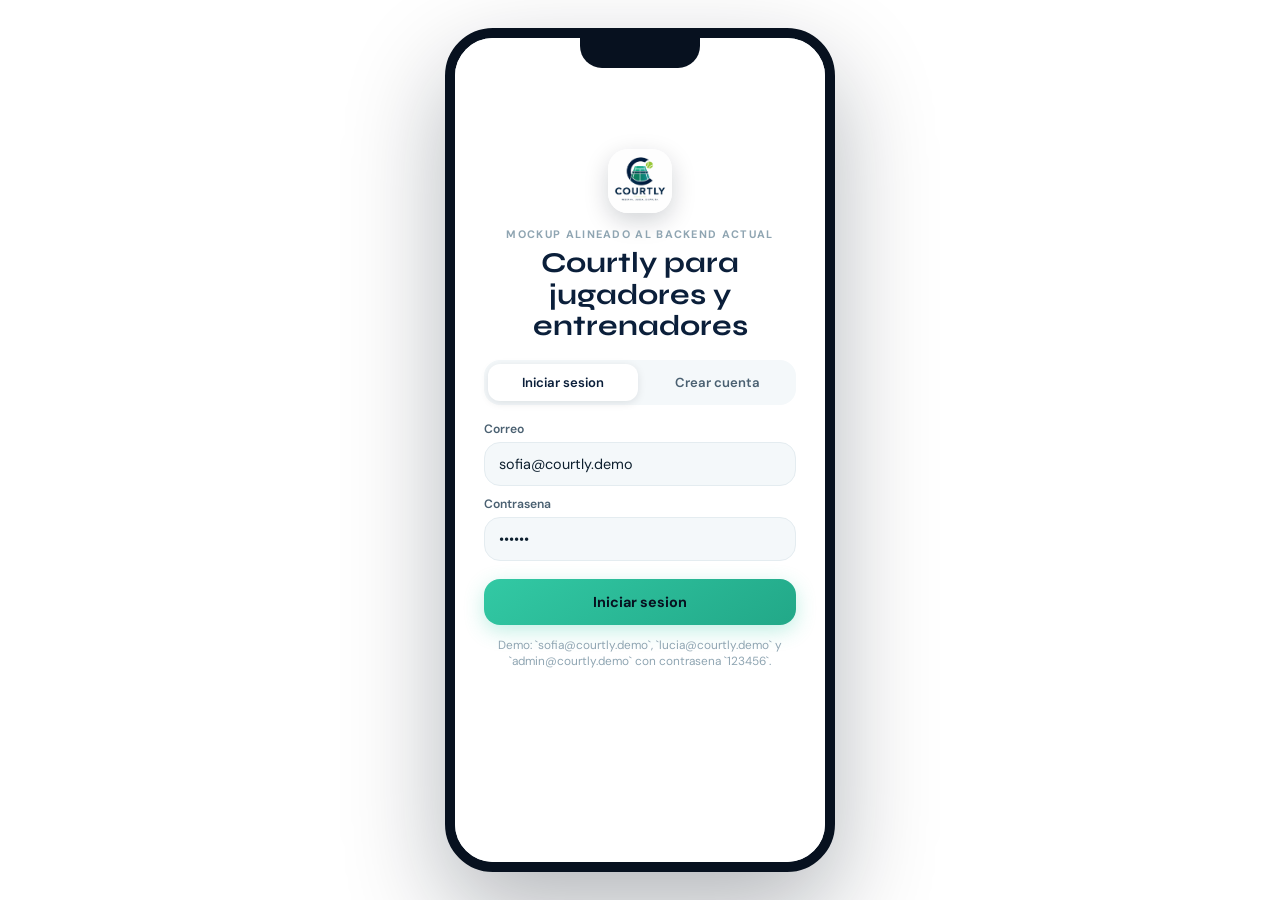
==== commit a3c5339d: "update" ====
--- a/index.html
+++ b/index.html
@@ -20,7 +20,7 @@
                 <div class="auth-layout">
                     <img src="assets/logo-courtly.jpeg" alt="Courtly logo" class="hero-logo">
                     <p class="eyebrow">Mockup alineado al backend actual</p>
-                    <h2>Courtly para jugadores, entrenadores y administradores</h2>
+                    <h2>Courtly para jugadores y  entrenadores</h2>
 
                     <div class="auth-tabs">
                         <button class="auth-tab active" id="showLogin">Iniciar sesion</button>
